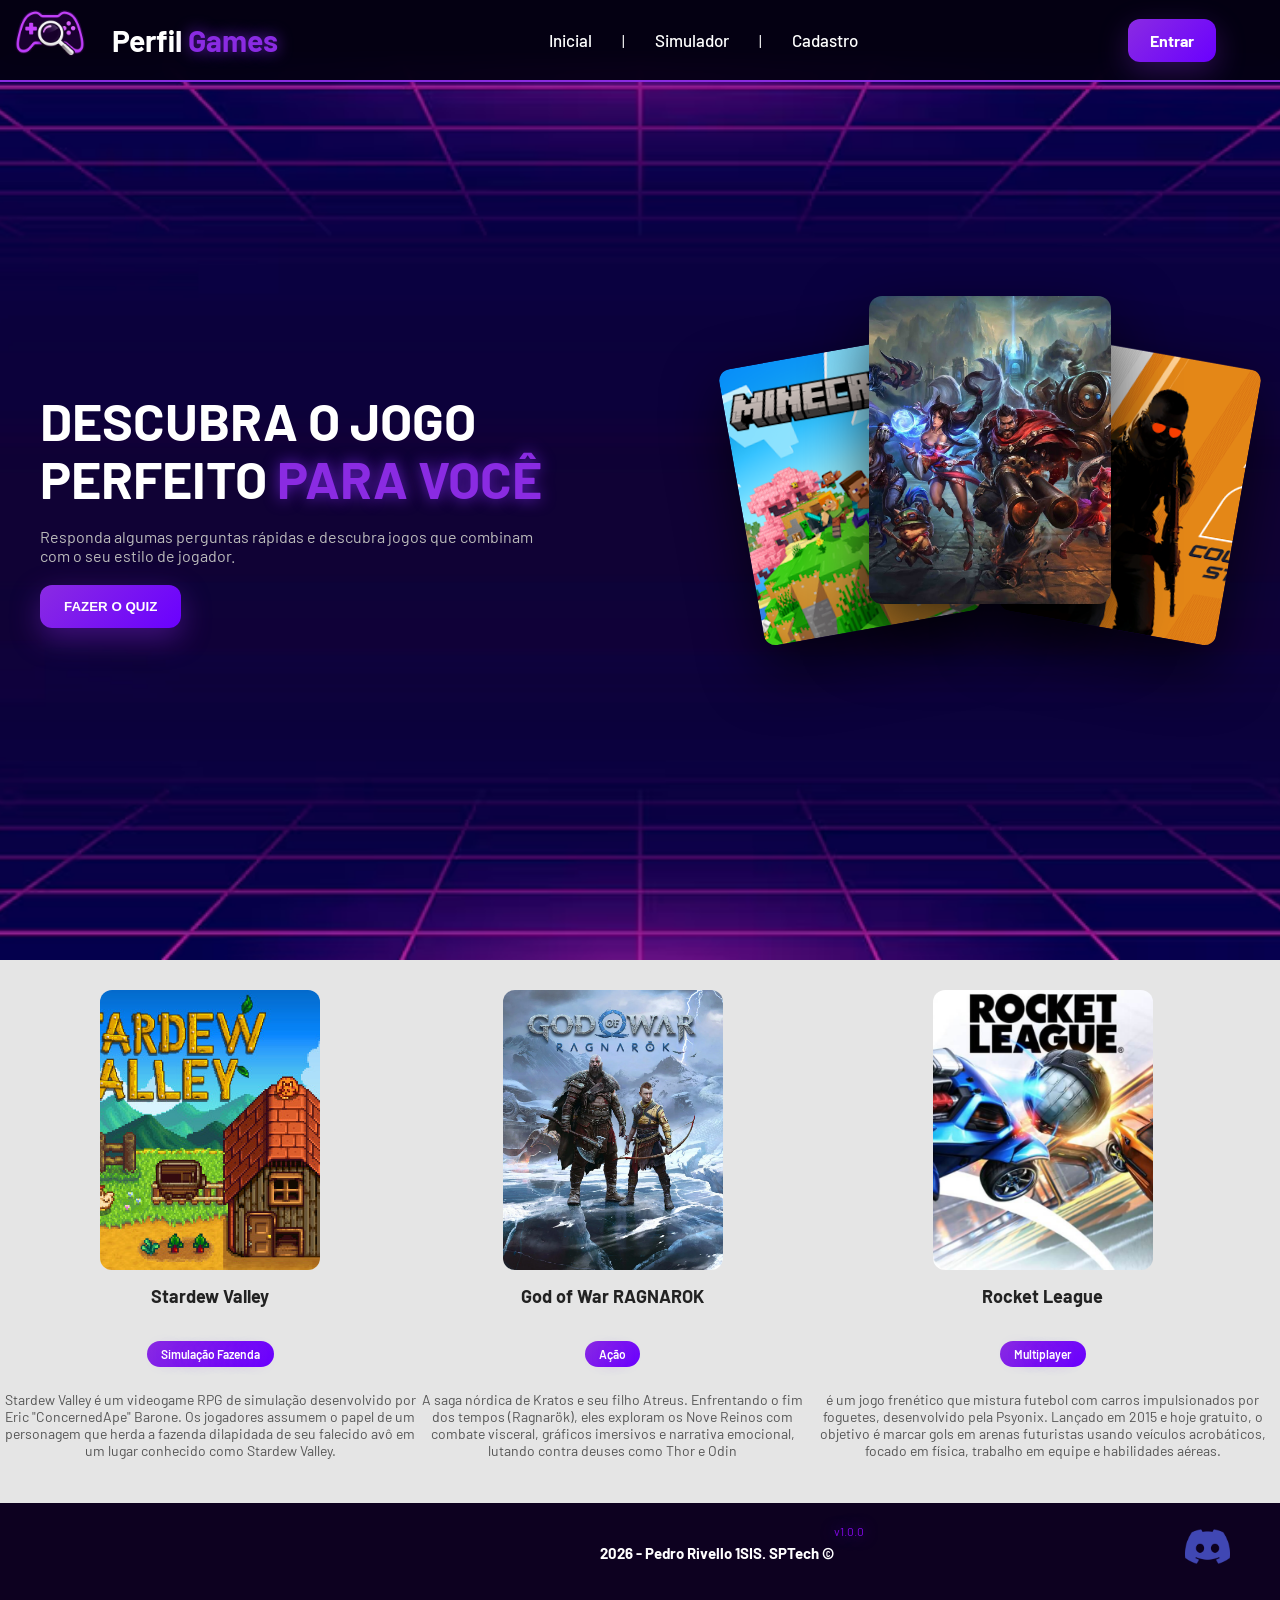
==== public/index.html @ a5830a6f "Conectando banco para receber os registros dos usuarios, rodando API, criacao da Dashboard com dados" ====
<!DOCTYPE html>
<html lang="en">

<head>
  <meta charset="UTF-8">
  <meta http-equiv="X-UA-Compatible" content="IE=edge">
  <meta name="viewport" content="width=device-width, initial-scale=1.0">

  <title>Projeto Individual</title>

  <script src="../js/sessao.js"></script>

  <link rel="stylesheet" href="./css/estilo.css">
  <link rel="icon" href="../assets/icon/icons8-controle-64.png">
  <link rel="preconnect" href="https://fonts.gstatic.com">
</head>

<body>
 <div class="header">
    <div class="containerHeader">

        <div class="logo-area">
            <img src="./assets/imgs/Logo-gamesPerfilColor.png">

            <h2 class="titulo">
                Perfil <span>Games</span>
            </h2>
        </div>
        <ul class="navbar">
            <li>
                <a href="./index.html">Inicial</a>
            </li>
            <li class="pipe">|</li>
            <li>
                <a href="./simulador.html">Simulador</a>
            </li>
            <li class="pipe">|</li>
            <li>
                <a href="./cadastro.html">Cadastro</a>
            </li>
        </ul>
        <a href="./login.html" class="btn-header">
            Entrar
        </a>
    </div>
</div>
  <div class="boxes">
    <div class="box">

<div class="banner">
  <div class="banner-content">

    <!-- TEXTO -->
    <div class="texto">
      <h1>
        DESCUBRA O JOGO <br>
        PERFEITO <span>PARA VOCÊ</span>
      </h1>

      <p>
        Responda algumas perguntas rápidas e descubra jogos que combinam com o seu estilo de jogador.
      </p>

      <a href="./Quiz.html"><button class="btn-quiz">FAZER O QUIZ</button></a>
    </div>

    <!-- IMAGENS -->
    <div class="cards">
      <img src="./assets/imgs/Minecraft_capa.png" class="card c1">
      <img src="./assets/imgs/lol.jpg" class="card c2">
      <img src="./assets/imgs/cs2.webp" class="card c3">
    </div>

  </div>
</div>
    </div>
  </div>
  <div class="social">
    <div class="container">
      <div class="boxes">
        <div class="box">
          <img src="./assets/imgs/stardew.jpg">
          <h4>Stardew Valley</h4>
          <span class="tag">Simulação Fazenda</span>
          <p>Stardew Valley é um videogame RPG de simulação desenvolvido por Eric "ConcernedApe" Barone. 
            Os jogadores assumem o papel de um personagem que herda a fazenda dilapidada de seu falecido avô em um lugar conhecido como Stardew Valley.</p>
        </div>
        <div class="box">
          <img src="./assets/imgs/GodOfWar.webp">
          <h4>God of War RAGNAROK</h4>
          <span class="tag">Ação</span>
          <p>A saga nórdica de Kratos e seu filho Atreus. Enfrentando o fim dos tempos (Ragnarök), 
            eles exploram os Nove Reinos com combate visceral, gráficos imersivos e narrativa emocional, 
            lutando contra deuses como Thor e Odin</p>
        </div>
        <div class="box">
          <img src="./assets/imgs/Rocket League.jpg">
          <h4>Rocket League</h4>
          <span class="tag">Multiplayer</span>
          <p>é um jogo frenético que mistura futebol com carros impulsionados por foguetes, desenvolvido pela Psyonix. Lançado em 2015 e hoje gratuito,
             o objetivo é marcar gols em arenas futuristas usando veículos acrobáticos, focado em física, trabalho em equipe e habilidades aéreas.</p>
        </div>
      </div>
    </div>
  </div>

  <div class="footer">
    <div class="container">
      <h4>2026 - Pedro Rivello 1SIS. SPTech &copy;</h4>
      <span class="version">v1.0.0</span>

      <div class="footer-right">
        <div class="midiaSocial">
          <img src="./assets/icon/discord.png" alt="Discord">
        </div>
      </div>
    </div>
  </div>

</body>

</html>
---- public/css/estilo.css ----
@import url('https://fonts.googleapis.com/css2?family=Barlow:wght@300;400;500;600;700;800&display=swap');

body {
  margin: 0;
  padding: 0;
  font-family: 'Barlow', 'Segoe UI', 'Segoe UI', Tahoma, Geneva, Verdana, sans-serif;
  background-color: black;
  padding-top: 60px;
}

:root {
  --tamanho-header: 80px;
  --tamanho-banner: calc(100vh - var(--tamanho-header) - var(--tamanho-footer) - 2px);
  --tamanho-simulador: calc(100vh - var(--tamanho-header) - var(--tamanho-footer) - 2px);
  --tamanho-login: calc(100vh - var(--tamanho-header) - var(--tamanho-footer) - 2px);
  --tamanho-footer: 20px;
}

.hero {
    background-image: url('../assets/imgs/fundoroxo.avif');
    background-position: center;
    height: 100vh;
    display: flex;
    flex-direction: column;
    align-items: center;
    justify-content: flex-end;
    text-align: center;
    padding-bottom: 40px;
}

.container {
  display: flex;
  width: 100%;
  margin: auto;
  padding-left: 0;
}

.container-bttn {
  display: flex;
  justify-content:space-between;
  width: 80%;
  align-items: center;
 
}

.botton{
   padding: 14px 24px;
  border: none;
  background: linear-gradient(135deg, #8a2be2, #6a00ff);
  color: white;
  border-radius: 12px;
  font-weight: 600;
  cursor: pointer;
  box-shadow: 0 10px 30px rgba(138,43,226,0.4);
  transition: transform 0.1s ease;
  transform-style: preserve-3d;
  margin-right: 30px;
}
.botton ::after{
  content: "";
  position: absolute;
  inset: 0;
  border-radius: 12px;
  background: radial-gradient(circle at center, rgba(255,255,255,0.3), transparent);
  opacity: 0;
  transition: 0.3s;
}
.botton :hover ::after{
  opacity: 1;
}


.header {
    width: 100%;
    height: 80px;
    border-bottom: 2px solid #8a2be2;
    background: rgba(5, 0, 20, 0.95);
    backdrop-filter: blur(10px);
    position: fixed;
    top: 0;
    left: 0;
    z-index: 1000;
}

.header .container {
    width: 90%;
    height: 100%;
    margin: auto;
    display: flex;
    align-items: center;
    justify-content: space-between;
}

.containerHeader{
    width: 95%;
    height: 100%;
    display: flex;
    justify-content: space-between;
    align-items: center;
}

.logo-area {
    display: flex;
    align-items: center;
    gap: 12px;
}

.logo-area img {
    width: 100px;
}

.header a {
  text-decoration: none;
  color: rgb(255, 255, 255);
}

.agora {
  font-weight: 800;
}

.navbar {
    display: flex;
    align-items: center;
    gap: 30px;
    list-style: none;
    margin: 0;
    padding: 0;
}

.navbar a {
    color: white;
    text-decoration: none;
    font-size: 17px;
    font-weight: 500;
    transition: 0.3s;
}

.navbar a:hover {
    color: #a855f7;
}

.navbar .botton{
  margin-left: auto;
}

.entrar{
  padding: 10px 20px;
    border: none;
    background: rgb(128, 6, 228);
    color: white;
    border-radius: 10px;
    cursor: pointer;
    transition: background 0.25s, transform 0.25s, box-shadow 0.25s;
    font-weight: 600;
    font-size: 1rem;
    letter-spacing: 0.4px;
    box-shadow: 0 4px 20px rgba(249, 115, 22, 0.35);
    transform: translateY(-3px);
    margin-right: 50px;
}

.titulo {
    color: white;
    font-size: 30px;
    font-weight: 700;
    margin: 0;
}

.titulo span {
    color: #8a2be2;
    text-shadow: 0 0 15px rgba(138,44,255,0.7);
}

.header h1 {
  margin: 0;
}

/* BANNER */

.banner {
  height: 100vh;
  background: url('../assets/imgs/fundoroxo.avif') center/cover no-repeat;
  display: flex;
  align-items: center;
  width: 100%;
  color: #fff;
}

.banner-content {
  width: 100%;
  max-width: 1200px;
  margin: auto;
  display: flex;
  justify-content: space-between;
  align-items: center;
}

.banner .container {
  justify-content: center;
  align-items: center;
  height: 100%;
}
.banner .container {
  display: flex;
  flex-direction: column;
  align-items: flex-start;
  text-align: left;
  margin-left: 150px;
}

.banner .container p {
  width: 50%;
  margin: 0;
  padding: 0;
  font-size: 36px;
}

.banner .container span {
  font-weight: 800;
}

/* MISSÃO VISÃO VALORES */

.social {
  background-color: #e5e5e5;
  display: flex;
}

.social .container {
  justify-content: center;
}

.box .boxes{
  width: 80px;
}

.box img {
  width: 220px;
  height: 280px;
  object-fit: cover;
  border-radius: 12px;
  transition: 0.3s;
}

.box h4 {
  margin-top: 15px;
  font-size: 18px;
  color: #222;
}

.box p {
  font-size: 14px;
  color: #555;
}

.box .jogos img {
  width: 200px;
}

.social .container .boxes {
  display: flex;
  justify-content: space-between;
  width: 100%;
  padding: 30px 0;
}

.social p {
  text-align: center;
}

.box {
  display: flex;
  flex-direction: column;
  align-items: center;
}

/* FOOTER */

.footer {
  background-color: #0d0120;
  height: 100px;
  color: #fff;
  display: flex;
  font-size: 15px;
  align-self: center;
}

.footer .container {
  justify-content: center;
  text-align: center;
  margin-left: 600px;
}

.footer .container .version {
  font-size: 12px;
}

.footer-right{
  flex: 1;
  display: flex;
  justify-content: flex-end;
}

.midiaSocial{
 display: flex;
 gap: 25px;
}

.midiaSocial img{
  width: 45px;
  height: 45px;
  cursor: pointer;
  transition: 0.3s;
  margin-right: 50px;
  opacity: 0.7;
}
.midiaSocial img:hover{
  transform: scale(1.1);
}   

/* LOGIN */

.login {
  height: var(--tamanho-login);
  background-image: url('../assets/imgs/Cenario\ Spyro.jpg');
  background-size: cover;
}

.login .container {
  justify-content: center;
  align-items: center;
  height: 100%;
}

.card h2 {
  margin: 0;
  font-size: 30px;
}
.cards {
  position: relative;
  width: 500px;
  height: 400px;
}

.card {
  position: absolute;
  width: 300px;
  height: 500px;
  object-fit: cover;
  border-radius: 20px;
  box-shadow: 0 25px 60px rgba(0,0,0,0.7);
  transition: 0.3s;
  color: rgb(255, 255, 255);
  align-items: center;
}
.card:hover {
  transform: scale(1.15) rotate(0deg);
  z-index: 3;
}

.card-img img {
  width: 100%;
  height: 100%;
  object-fit: cover;
  display: block;
}

.card-img:hover {
  transform: scale(1.15) rotate(0deg);
  z-index: 3;
}

.card-img {
  width: 240px;
  height: 300px;
  object-fit: cover;
  border-radius: 18px;
  box-shadow: 0 20px 50px rgba(0,0,0,0.7);
  transition: 0.3s;
}
.card-login{
  position: absolute;
  width: 300px;
  height: 300px;
  object-fit: cover;
  border-radius: 20px;
  background: rgb(35, 0, 80);
  box-shadow: 0 25px 60px rgba(0,0,0,0.7);
  color: rgb(255, 255, 255);
  align-items: center;
}
.card-login span{
  color: rgb(255, 255, 255);
}

.card-cadastro{
  position: absolute;
  width: 300px;
  height: 380px;
  object-fit: cover;
  border-radius: 20px;
  background: rgb(35, 0, 80);
  box-shadow: 0 25px 60px rgba(0,0,0,0.7);
  color: rgb(255, 255, 255);
  align-items: center;
}
.card-cadastro span{
  color: rgb(255, 255, 255); ;
}

.formulario {
  display: flex;
  height: 90%;
  width: 80%;
  justify-content: center;
  flex-direction: column;
  align-items: center; 
  margin-left: 30px;
}

.formulario span {
  font-size: 15px;
  font-weight: 800;
}

.formulario input {
  border: 2px solid #362b2b;
  text-align: center;
  border-radius: 10px;
  margin: 0;
}

.formulario select {
  border: 2px solid #362b2b;
  background-color: white;
  color: gray;
  height: 36px;
  text-align: center;
  border-radius: 10px;
  margin: 0;
}

.campo {
  display: flex;
  flex-direction: column;
  justify-content: start;
  padding: 5px 0;
}

.botao {
  cursor: pointer;
  font-family: "Barlow", sans-serif;
  border: 0;
  border-radius: 5px;
  font-weight: 600;
  font-size: 18px;
  color: #fff;
  background-color: #8a2be2;
  width: 120px;
  height: 30px;
  align-self: center;
  margin-top: 20px;
}

.loading-div {
  width: 50px;
  display: none;
}

.loading-div img {
  height: 50px;
  width: 50px;
}

#div_erros_login {
  display: none
}

/* FORMULARIO */

.alerta_erro{
  display: flex;
  justify-content: flex-end;
}

.card_erro {
  display: none;
  background-color: #fff;
  color: black;
  width: 230px;
  position: fixed;
  border-radius: 4px;
  border: #ED145B 3px solid;
  padding: 10px;
  margin-right: 10%;
}

.card_erro #mensagem_erro{
  font-weight: 500;
  font-size: 20px;
}

.formulario .tipo_campo {
  font-size: 20px;
  font-weight: 600 !important;
}

.formulario {
  display: flex;
  flex-direction: column;
  
}

input {
  margin-bottom: 10px;
  border: 2px solid #000000;
  padding: 10px;
  text-align: center;
  border-radius: 10px;
}

.btn {
  font-family: "Barlow", sans-serif;
  border: 0;
  border-radius: 5px;
  font-weight: 600;
  font-size: 18px;
  padding: 10px 15px;
  color: white;
  background-color: #ED145B;
  width: 120px;
  align-self: center;
  margin-top: 5px;
}

.btn-header {
    padding: 12px 22px;
    border-radius: 12px;
    background: linear-gradient(135deg, #8a2be2, #6a00ff);
    color: white;
    text-decoration: none;
    font-weight: 700;
    transition: 0.3s;
    box-shadow: 0 10px 30px rgba(138,43,226,0.3);
}

.btn-header:hover {
    transform: translateY(-2px);
}

.loading-div {
  width: 50px;
  margin: auto;
  display: none;
}

.loading-div img {
  height: 50px;
  width: 50px;
}

/* SIMULADOR */

.simulador {
  color: white;
}

.simulador .container {
  flex-direction: column;
  overflow: scroll; 
  height: var(--tamanho-simulador);
}

/* ALERTA */

#alerta {
  position: absolute;
  right: 0;
  bottom: 0;
}

.mensagem-alarme {
  background-color: white;
  border-radius: 5px;
  width: 300px;
  height: 80px;
  margin: 10px;
  padding: 10px 0;
  display: flex;
  justify-content: space-evenly;
  align-items: center;
}

.mensagem-alarme h3 {
  font-size: 14px;
  margin: 0;
}

.mensagem-alarme .informacao {
  width: 66%;
}

.alarme-sino {
  width: 48px;
  height: 48px;
  animation-name: bell;
  animation-duration: 4s;
  background-image: url('https://cdn-icons-png.flaticon.com/512/1157/1157000.png');
  background-size: cover;
  animation-iteration-count: infinite;
}

@keyframes bell {
  0%   {transform: rotate(25deg)}
  25%  {transform: rotate(-25deg)}
  50%  {transform: rotate(25deg)}
  75%  {transform: rotate(-25deg)}
  100% {transform: rotate(25deg)}
}
span{
  color: rgb(128, 6, 228);
  text-shadow: 0 0 15px rgba(138,44,255,0.7);
}


.subtitulo-banner {
  margin-top: 10px;
  color: #696e6e;
  align-items: flex-start;
}
.banner .botton{
  padding: 10px 20px;
    border: none;
    background: rgb(128, 6, 228);
    color: white;
    border-radius: 10px;
    cursor: pointer;
    transition: background 0.25s, transform 0.25s, box-shadow 0.25s;
    font-weight: 600;
    font-size: 1rem;
    letter-spacing: 0.4px;
    box-shadow: 0 4px 20px rgba(249, 115, 22, 0.35);
    transform: translateY(-3px);
}

.imagens-banner {
  position: absolute;
  right: 80px;
  top: 50%;
  transform: translateY(-50%);
  display: flex;
  align-items: center;
}


.c1 {
  left: 0;
  top: 40px;
  transform: rotate(-10deg);
  z-index: 1;
}
.c2 {
  left: 140px;
  top: 0;
  transform: scale(1.1);
  z-index: 2;
}

/* DIREITA */
.c3 {
  left: 280px;
  top: 40px;
  transform: rotate(10deg);
  z-index: 1;
}

.img1, .img3 {
  opacity: 0.95;
}


.texto {
  max-width: 520px;
  color: white;
}

.texto h1 {
  font-size: 52px;
  line-height: 1.1;
  margin: 0;
}

.texto span {
  color: #8a2be2;
}

.texto p {
  margin: 20px 0;
  color: #bcbcbc;
  font-size: 16px;
}
.btn-quiz {
  padding: 14px 24px;
  border: none;
  background: linear-gradient(135deg, #8a2be2, #6a00ff);
  color: white;
  border-radius: 12px;
  font-weight: 600;
  cursor: pointer;
  box-shadow: 0 10px 30px rgba(138,43,226,0.4);
  transition: transform 0.1s ease;
  transform-style: preserve-3d;
}

.btn-quiz::after {
  content: "";
  position: absolute;
  inset: 0;
  border-radius: 12px;
  background: radial-gradient(circle at center, rgba(255,255,255,0.3), transparent);
  opacity: 0;
  transition: 0.3s;
}

.btn-quiz:hover::after {
  opacity: 1;
}

.tag {
  display: inline-block;
  margin: 10px 0;
  padding: 6px 14px;
  background: linear-gradient(135deg, #8a2be2, #6a00ff);
  color: white;
  border-radius: 20px;
  font-size: 12px;
  font-weight: 600;
}

.pipe{
  color: #ffffff;
}
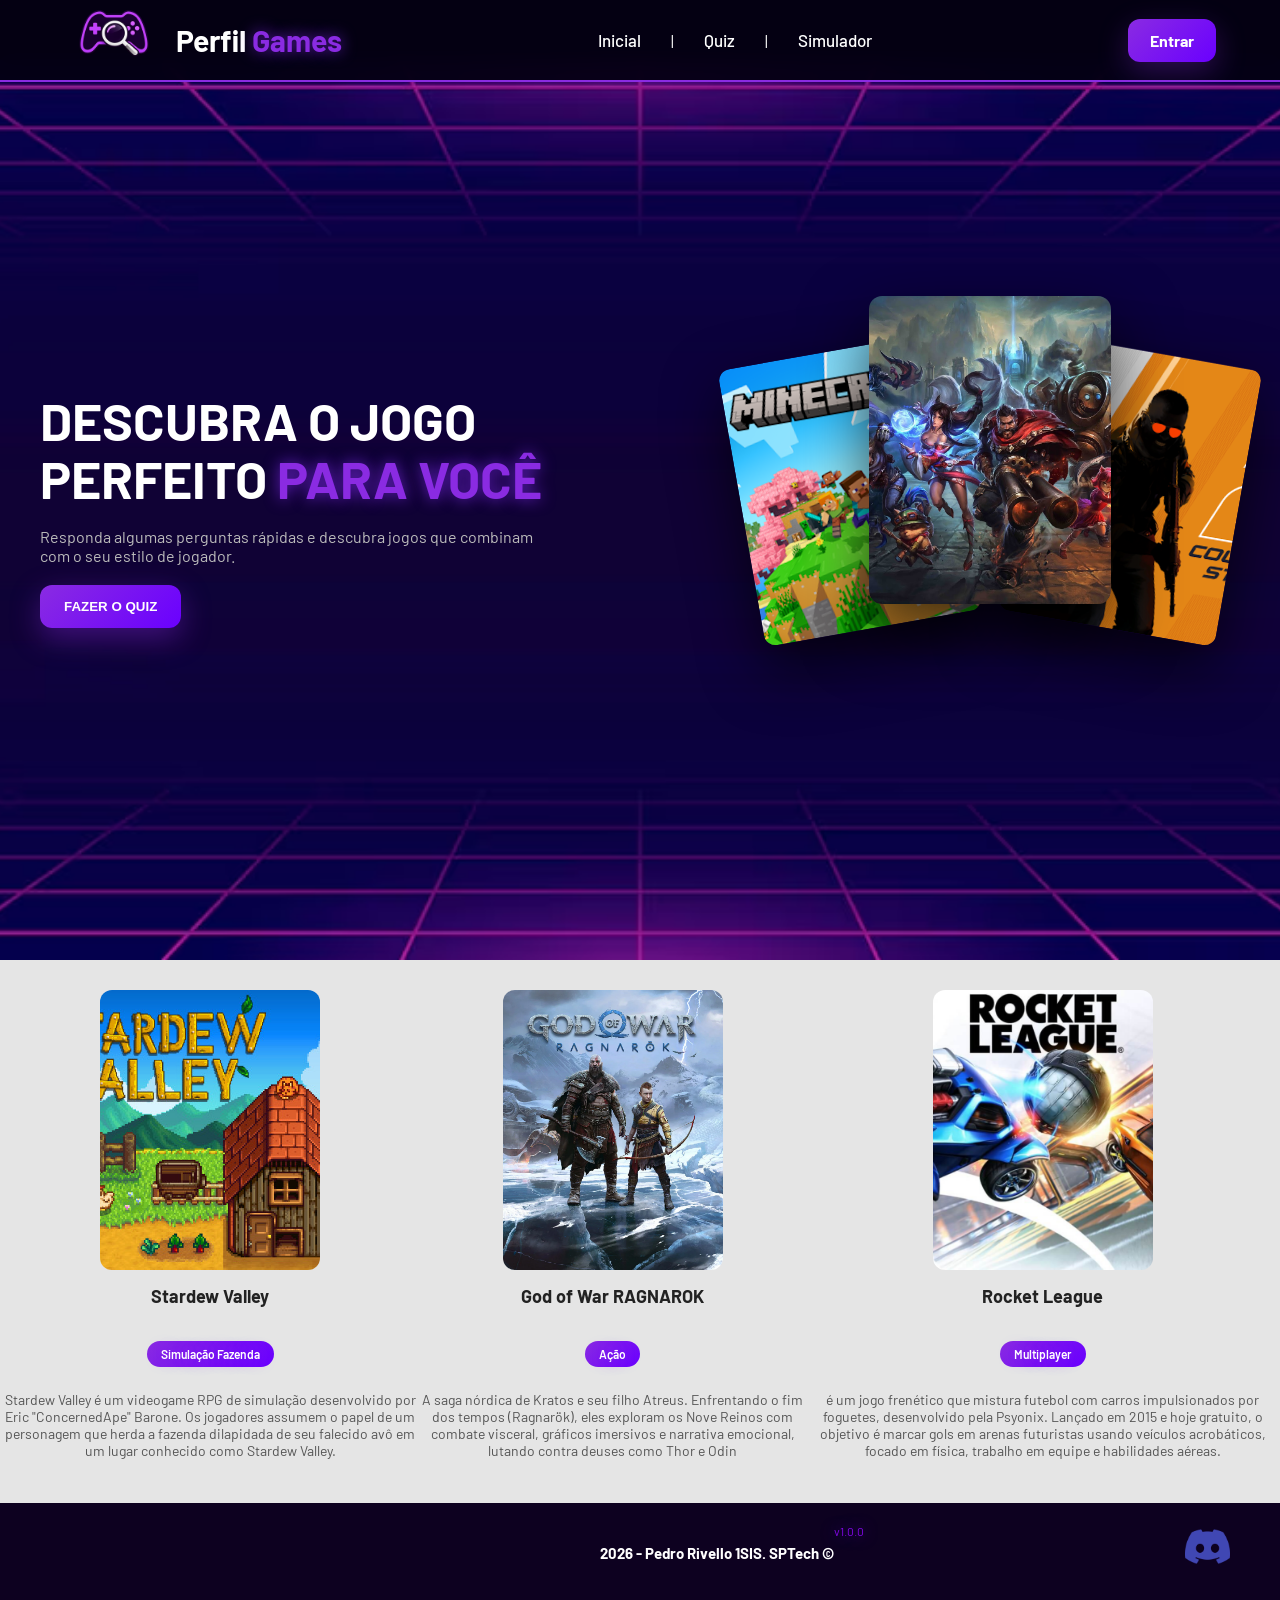
==== commit ec269566: "Arrumando o login para o usuario permanecer logado" ====
--- a/public/index.html
+++ b/public/index.html
@@ -15,33 +15,39 @@
   <link rel="preconnect" href="https://fonts.gstatic.com">
 </head>
 
+
+
 <body>
  <div class="header">
     <div class="containerHeader">
 
         <div class="logo-area">
             <img src="./assets/imgs/Logo-gamesPerfilColor.png">
+            <h2 class="titulo">Perfil <span>Games</span></h2>
+        </div>
 
-            <h2 class="titulo">
-                Perfil <span>Games</span>
-            </h2>
+        <ul class="navbar">
+            <li><a href="./index.html">Inicial</a></li>
+            <li class="pipe">|</li>
+            <li><a href="./Quiz.html">Quiz</a></li>
+            <li class="pipe">|</li>
+            <!-- Só aparece quando logado -->
+            <li id="navDashboard" style="display:none">
+                <a href="./Dashboard.html">Dashboard</a>
+            </li>
+            <li id="navDashboardPipe" class="pipe" style="display:none">|</li>
+            <li><a href="./simulador.html">Simulador</a></li>
+        </ul>
+
+        <!-- Botão muda conforme o estado de login -->
+        <div id="areaLogin">
+            <a href="./login.html" id="btnEntrar" class="btn-header">Entrar</a>
+            <div id="areaLogado" style="display:none">
+                <span id="nomeUsuario" class="nome-usuario"></span>
+                <button onclick="sair()" class="btn-header btn-sair">Sair</button>
+            </div>
         </div>
-        <ul class="navbar">
-            <li>
-                <a href="./index.html">Inicial</a>
-            </li>
-            <li class="pipe">|</li>
-            <li>
-                <a href="./simulador.html">Simulador</a>
-            </li>
-            <li class="pipe">|</li>
-            <li>
-                <a href="./cadastro.html">Cadastro</a>
-            </li>
-        </ul>
-        <a href="./login.html" class="btn-header">
-            Entrar
-        </a>
+
     </div>
 </div>
   <div class="boxes">
@@ -49,8 +55,6 @@
 
 <div class="banner">
   <div class="banner-content">
-
-    <!-- TEXTO -->
     <div class="texto">
       <h1>
         DESCUBRA O JOGO <br>
@@ -64,7 +68,6 @@
       <a href="./Quiz.html"><button class="btn-quiz">FAZER O QUIZ</button></a>
     </div>
 
-    <!-- IMAGENS -->
     <div class="cards">
       <img src="./assets/imgs/Minecraft_capa.png" class="card c1">
       <img src="./assets/imgs/lol.jpg" class="card c2">
@@ -117,6 +120,37 @@
     </div>
   </div>
 
+
+  <script>
+    // Ao carregar a página, verifica se está logado
+    window.addEventListener("DOMContentLoaded", function () {
+        verificarSessao();
+    });
+
+    function verificarSessao() {
+        if (sessionStorage.ID_USUARIO) {
+            // Logado: mostra nome, botão sair e link dashboard
+            document.getElementById("btnEntrar").style.display       = "none";
+            document.getElementById("areaLogado").style.display      = "flex";
+            document.getElementById("navDashboard").style.display    = "list-item";
+            document.getElementById("navDashboardPipe").style.display = "list-item";
+            document.getElementById("nomeUsuario").innerHTML         =
+                "Olá, " + sessionStorage.NOME_USUARIO;
+        } else {
+            // Deslogado: mostra só o botão entrar
+            document.getElementById("btnEntrar").style.display       = "inline-block";
+            document.getElementById("areaLogado").style.display      = "none";
+            document.getElementById("navDashboard").style.display    = "none";
+            document.getElementById("navDashboardPipe").style.display = "none";
+        }
+    }
+
+    function sair() {
+        sessionStorage.clear();
+        window.location.href = "./index.html";
+    }
+</script>
+
 </body>
 
 </html>
--- a/public/css/estilo.css
+++ b/public/css/estilo.css
@@ -91,12 +91,13 @@
     justify-content: space-between;
 }
 
-.containerHeader{
-    width: 95%;
+.containerHeader {
+    width: 90%;
     height: 100%;
+    margin: auto;
     display: flex;
+    align-items: center;
     justify-content: space-between;
-    align-items: center;
 }
 
 .logo-area {
@@ -739,4 +740,37 @@
 
 .pipe{
   color: #ffffff;
+}
+
+/* AREA LOGIN/LOGADO - HEADER */
+
+#areaLogado {
+    display: flex;
+    align-items: center;
+    gap: 10px;
+}
+
+.nome-usuario {
+    color: white;
+    font-size: 15px;
+    font-weight: 500;
+    font-family: 'Barlow', sans-serif;
+}
+
+.btn-sair {
+    padding: 12px 22px;
+    border-radius: 12px;
+    background: transparent;
+    border: 2px solid #8a2be2;
+    color: white;
+    font-weight: 700;
+    font-family: 'Barlow', sans-serif;
+    font-size: 15px;
+    cursor: pointer;
+    transition: 0.3s;
+}
+
+.btn-sair:hover {
+    background: linear-gradient(135deg, #8a2be2, #6a00ff);
+    transform: translateY(-2px);
 }
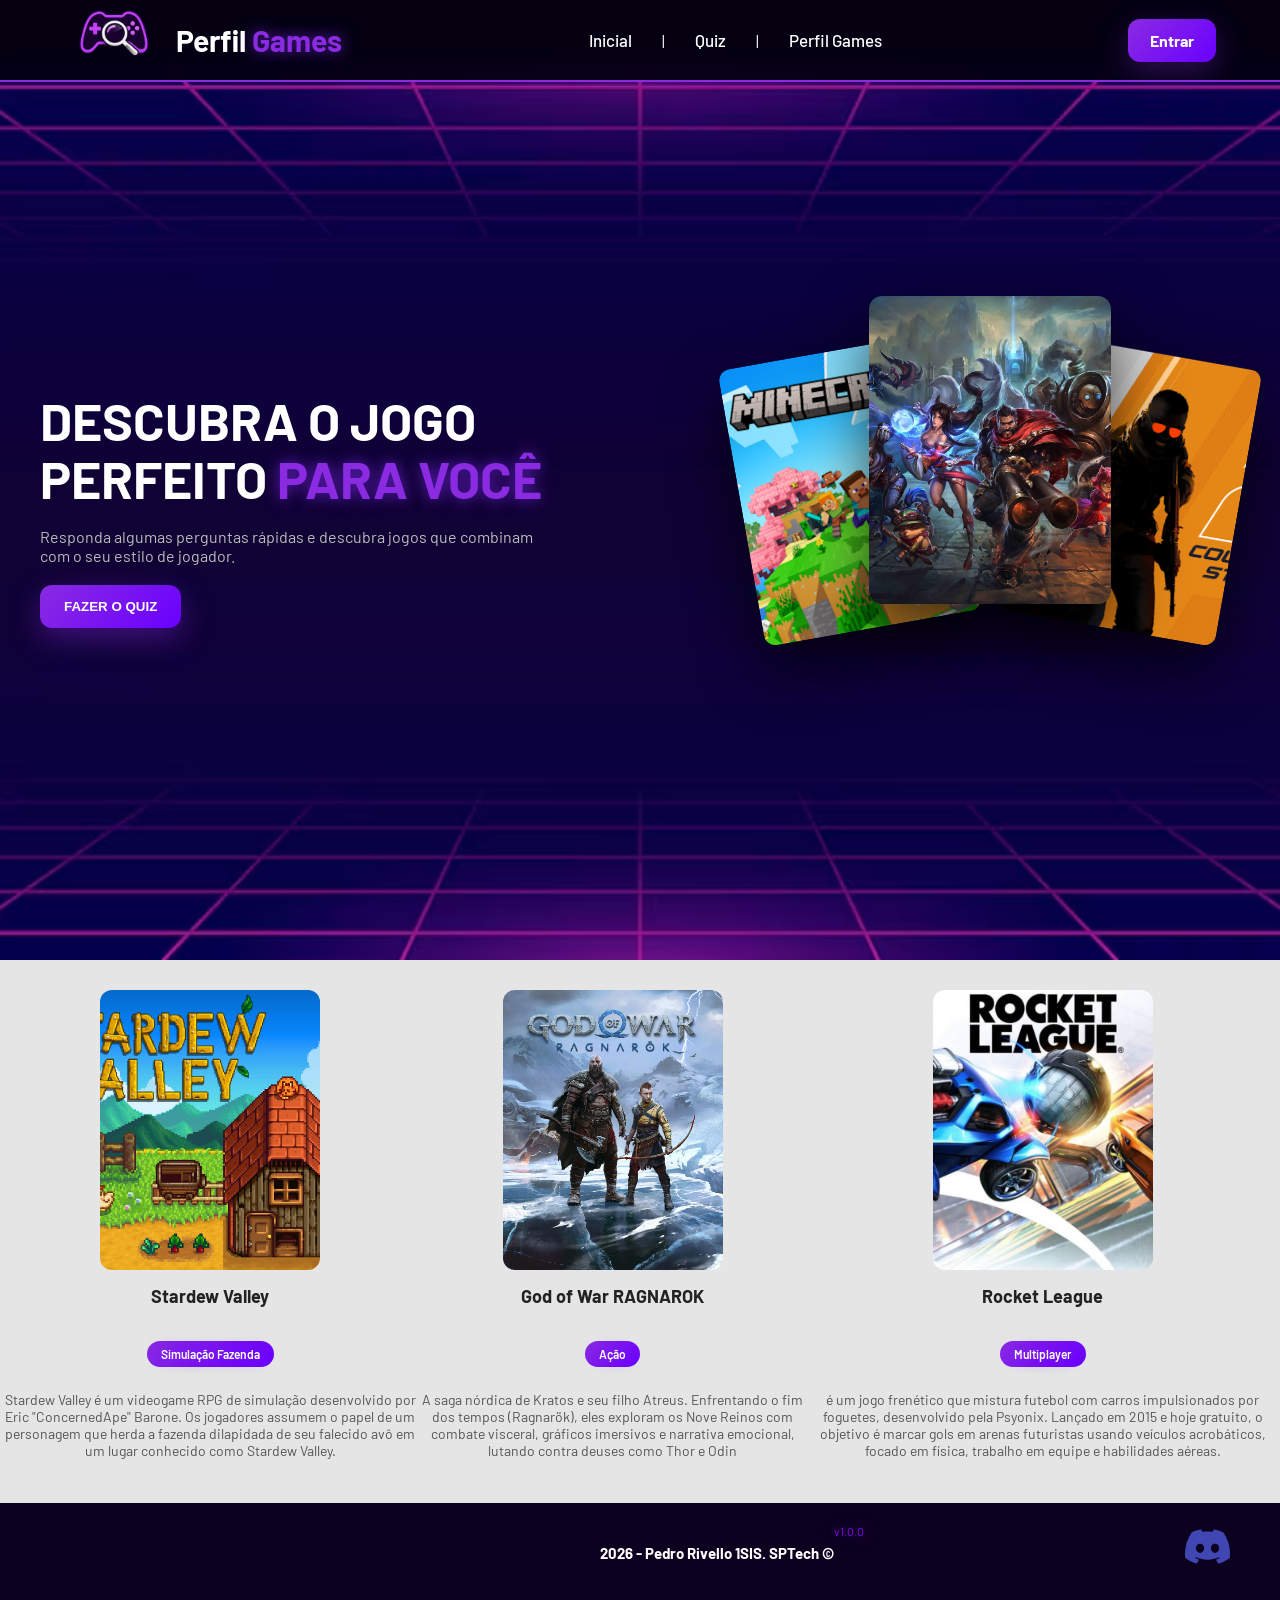
==== commit 5f98bfc3: "Adicionando validações" ====
--- a/public/index.html
+++ b/public/index.html
@@ -36,7 +36,7 @@
                 <a href="./Dashboard.html">Dashboard</a>
             </li>
             <li id="navDashboardPipe" class="pipe" style="display:none">|</li>
-            <li><a href="./simulador.html">Simulador</a></li>
+            <li><a href="./simulador.html">Perfil Games</a></li>
         </ul>
 
         <!-- Botão muda conforme o estado de login -->
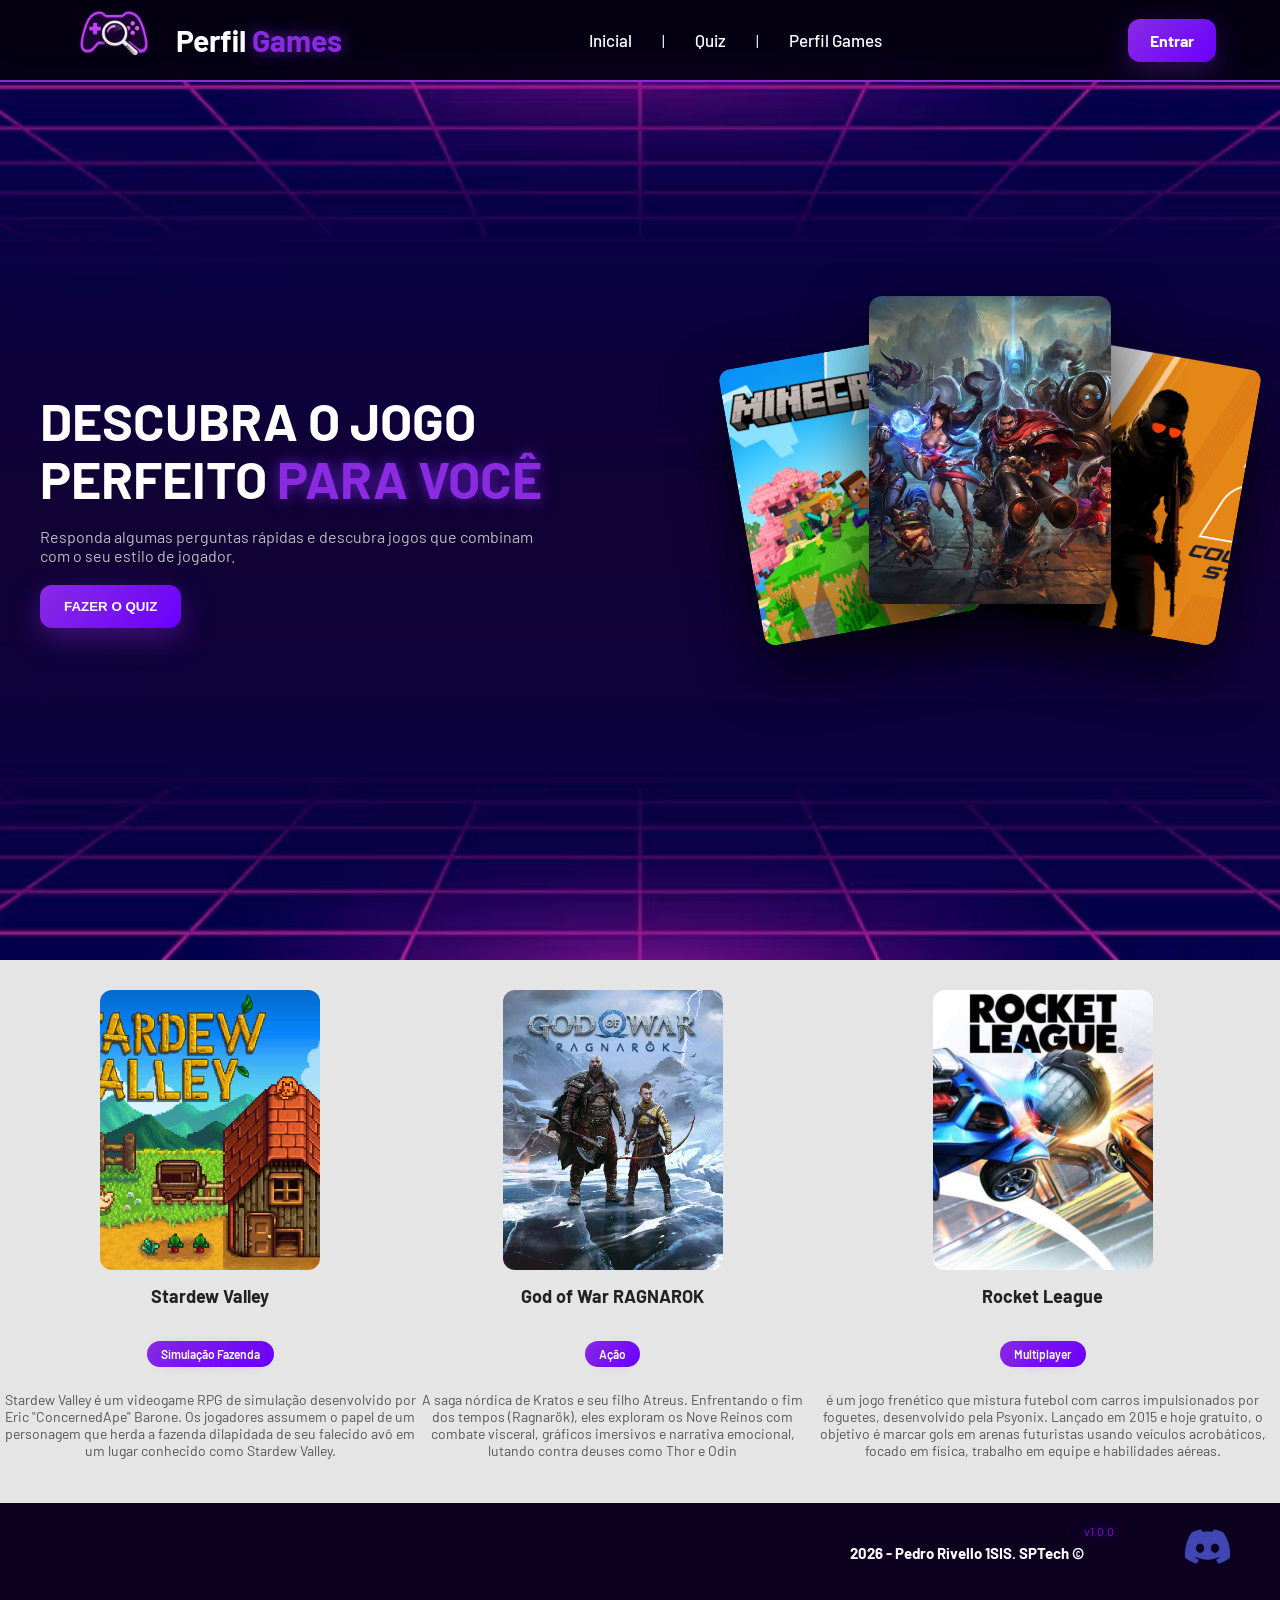
==== commit dca26d03: "Adionando pagina sobre e arrumando quando o usuario loga na dashboard" ====
--- a/public/index.html
+++ b/public/index.html
@@ -36,7 +36,7 @@
                 <a href="./Dashboard.html">Dashboard</a>
             </li>
             <li id="navDashboardPipe" class="pipe" style="display:none">|</li>
-            <li><a href="./simulador.html">Perfil Games</a></li>
+            <li><a href="./Sobre.html">Perfil Games</a></li>
         </ul>
 
         <!-- Botão muda conforme o estado de login -->
--- a/public/css/estilo.css
+++ b/public/css/estilo.css
@@ -289,7 +289,7 @@
 .footer .container {
   justify-content: center;
   text-align: center;
-  margin-left: 600px;
+  margin-left: 850px;
 }
 
 .footer .container .version {
@@ -488,17 +488,24 @@
   display: none;
   background-color: #fff;
   color: black;
-  width: 230px;
+  width: 200px;
   position: fixed;
-  border-radius: 4px;
-  border: #ED145B 3px solid;
+  border-radius: 15px;
+  border: #000000 3px solid;
   padding: 10px;
   margin-right: 10%;
+  margin-top: 30px;
 }
 
 .card_erro #mensagem_erro{
-  font-weight: 500;
+  font-weight: 600;
+  align-items: center;
   font-size: 20px;
+}
+
+.card_erro span{
+  text-shadow: 0 0 15px rgb(119, 105, 105);
+  color: rgb(255, 0, 0);
 }
 
 .formulario .tipo_campo {
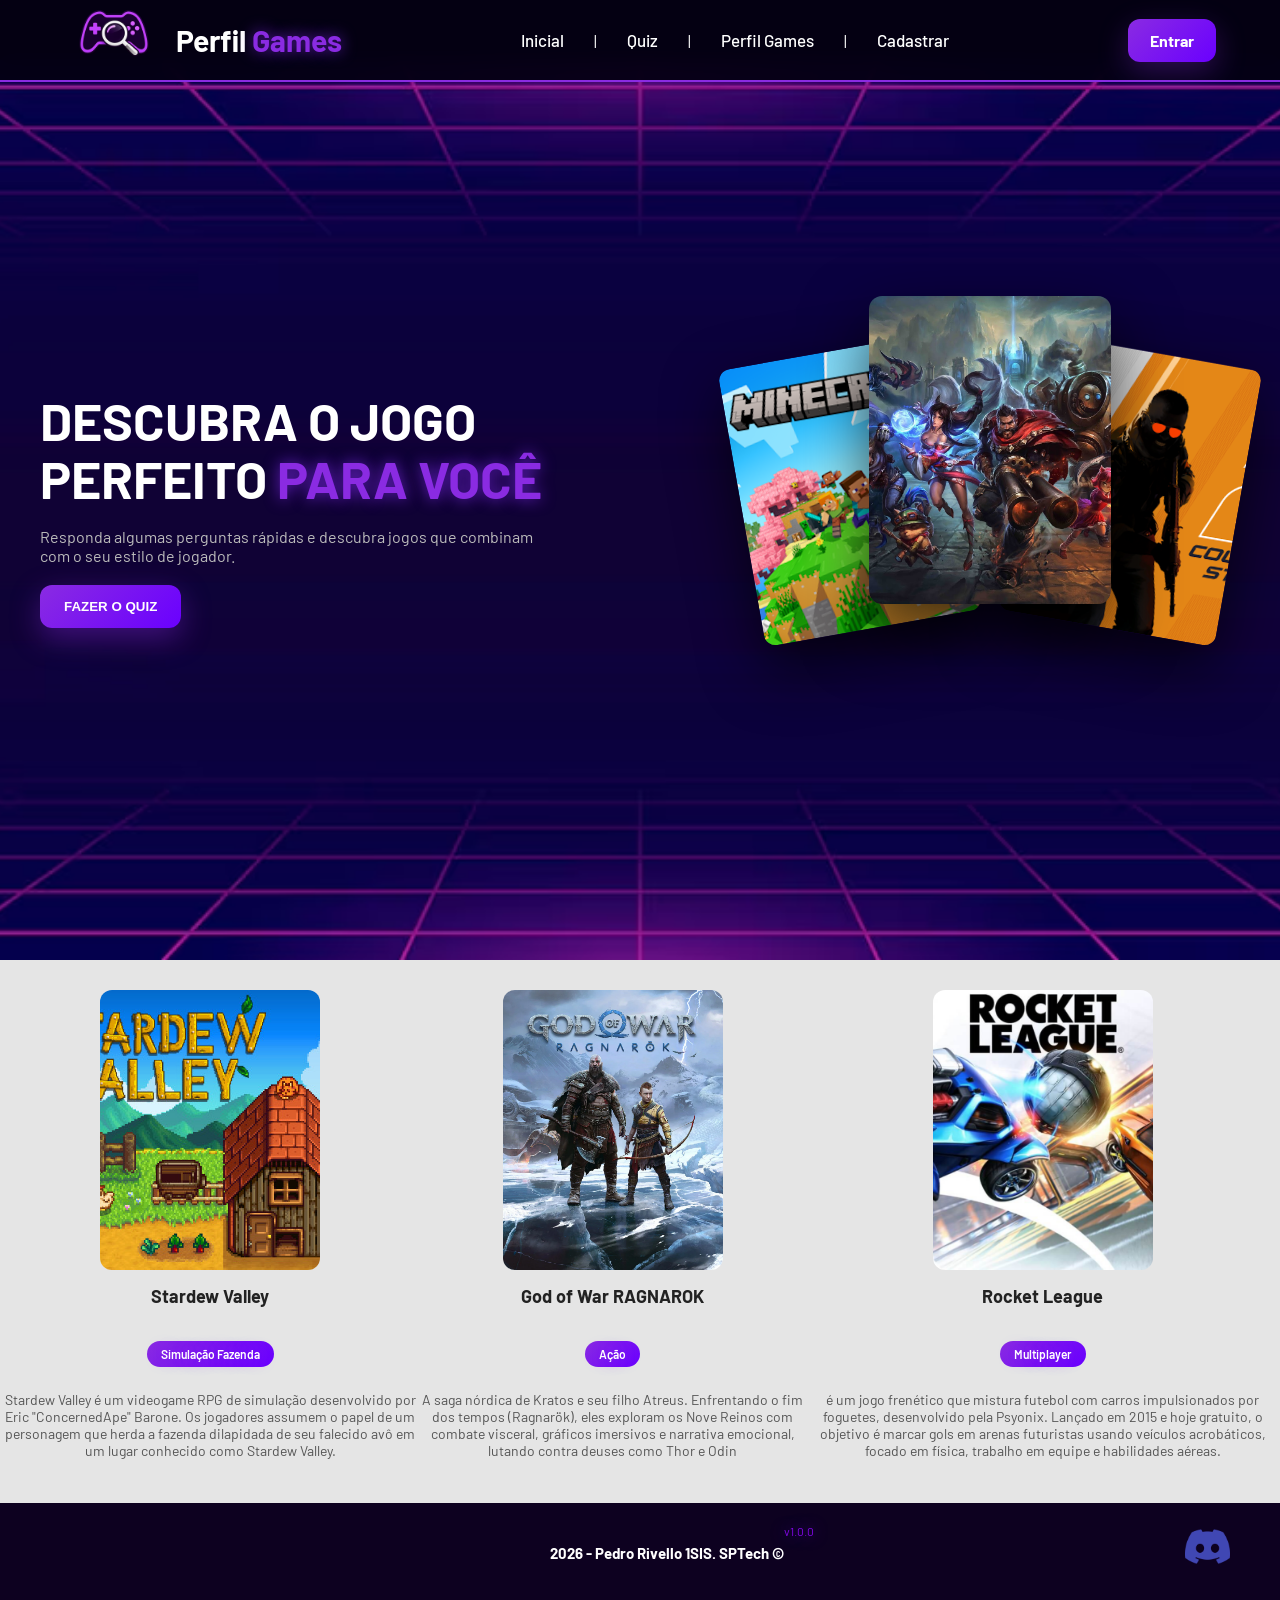
==== commit 94e27111: "Alterando NAVBAR" ====
--- a/public/index.html
+++ b/public/index.html
@@ -6,7 +6,7 @@
   <meta http-equiv="X-UA-Compatible" content="IE=edge">
   <meta name="viewport" content="width=device-width, initial-scale=1.0">
 
-  <title>Projeto Individual</title>
+  <title>Perfil Games | Home</title>
 
   <script src="../js/sessao.js"></script>
 
@@ -37,6 +37,8 @@
             </li>
             <li id="navDashboardPipe" class="pipe" style="display:none">|</li>
             <li><a href="./Sobre.html">Perfil Games</a></li>
+            <li class="pipe">|</li>
+            <li><a href="./cadastro.html">Cadastrar</a></li>
         </ul>
 
         <!-- Botão muda conforme o estado de login -->
--- a/public/css/estilo.css
+++ b/public/css/estilo.css
@@ -289,7 +289,7 @@
 .footer .container {
   justify-content: center;
   text-align: center;
-  margin-left: 850px;
+  margin-left: 550px;
 }
 
 .footer .container .version {
@@ -319,7 +319,7 @@
   transform: scale(1.1);
 }   
 
-/* LOGIN */
+
 
 .login {
   height: var(--tamanho-login);
@@ -477,7 +477,6 @@
   display: none
 }
 
-/* FORMULARIO */
 
 .alerta_erro{
   display: flex;
@@ -579,7 +578,6 @@
   height: var(--tamanho-simulador);
 }
 
-/* ALERTA */
 
 #alerta {
   position: absolute;
@@ -749,8 +747,6 @@
   color: #ffffff;
 }
 
-/* AREA LOGIN/LOGADO - HEADER */
-
 #areaLogado {
     display: flex;
     align-items: center;
